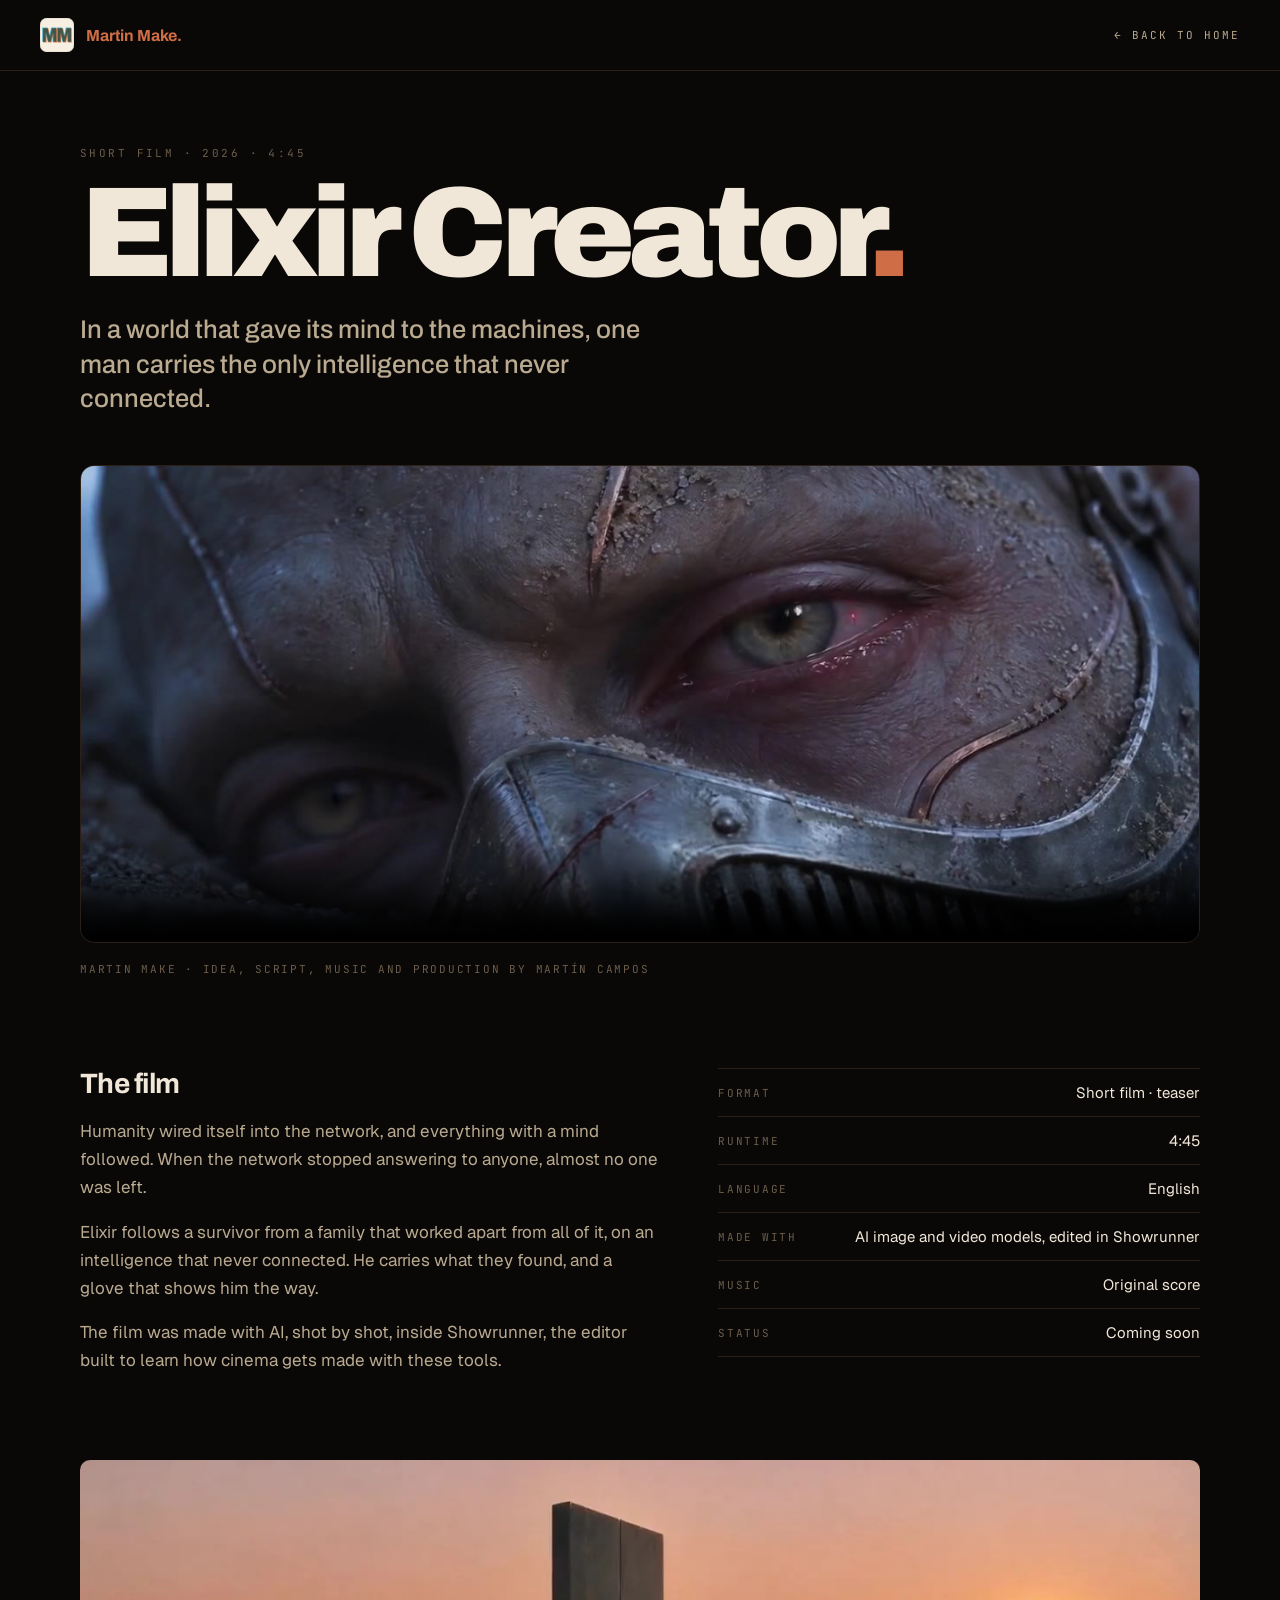
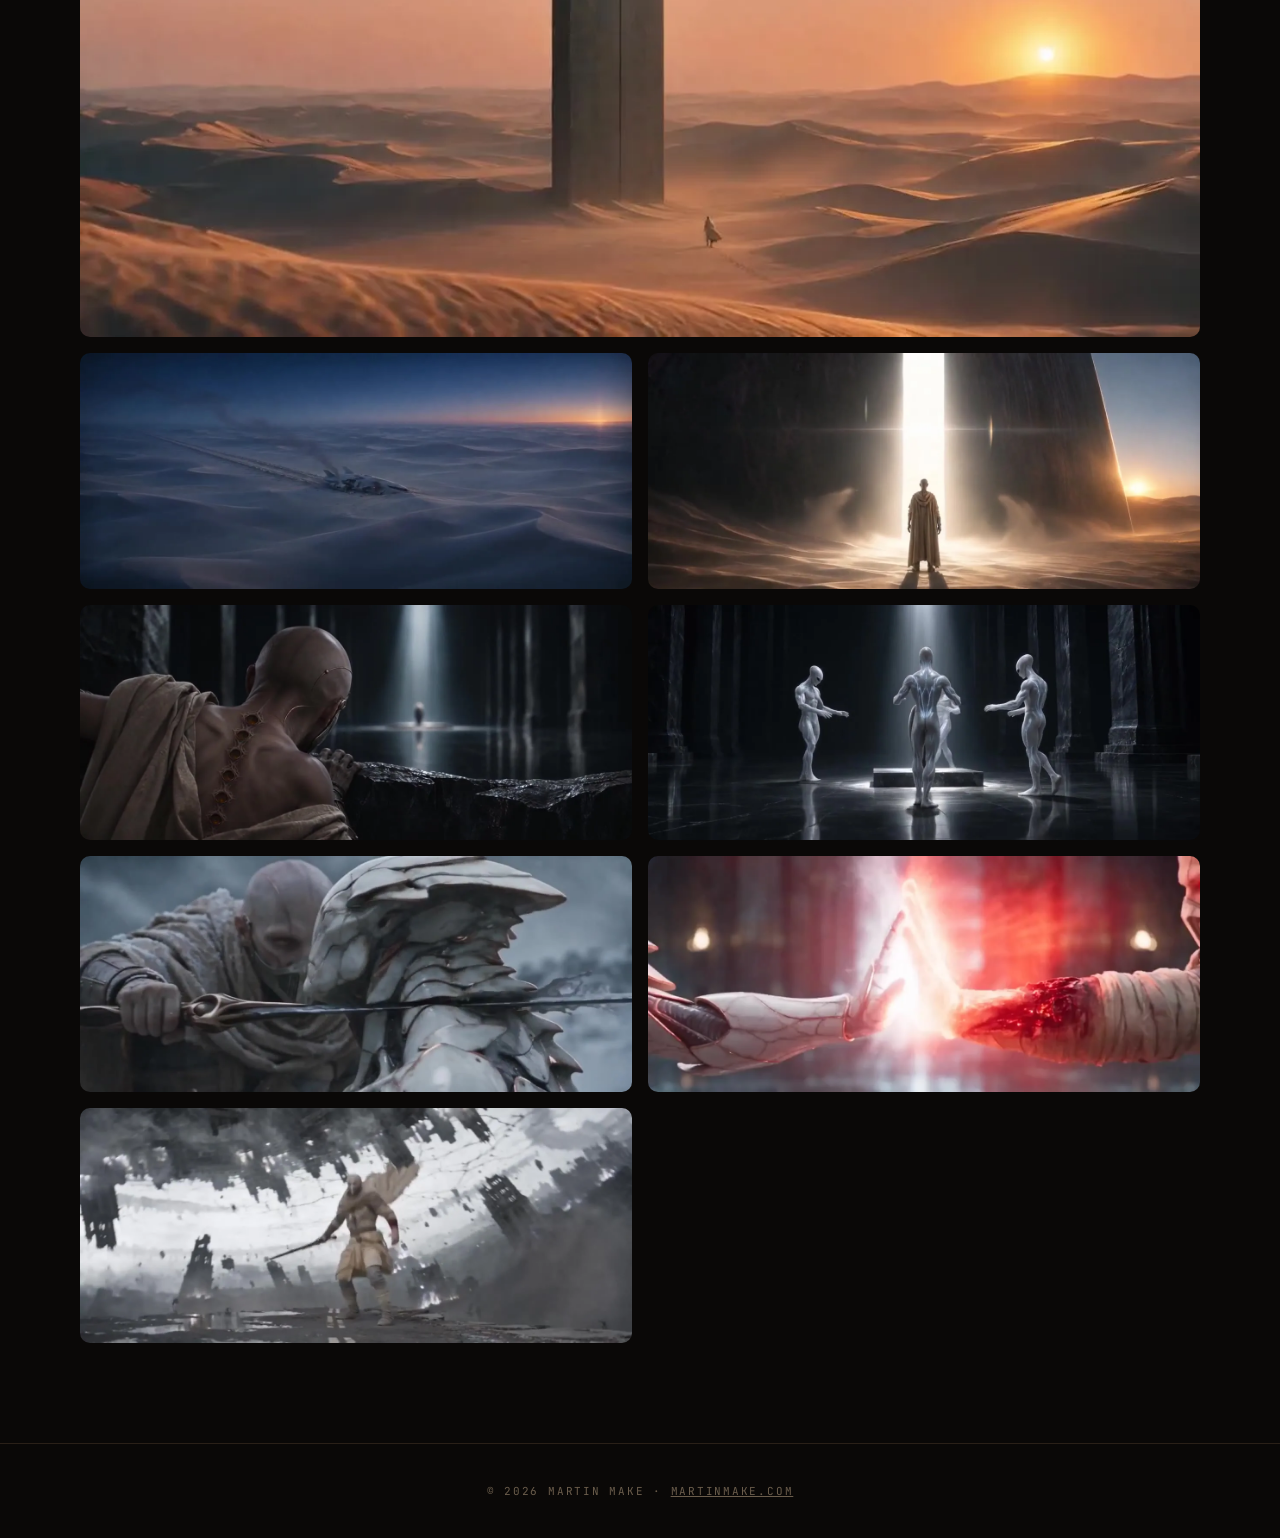
==== elixir/index.html @ a6d7f3b8 "feat: subpágina de Elixir y Showrunner en el menú - /elixir/: el film, descripción sin spoilers, fic" ====
<!DOCTYPE html>
<html lang="en">
<head>
<meta charset="utf-8">
<meta name="viewport" content="width=device-width, initial-scale=1">
<title>Elixir Creator — a sci-fi saga made with AI · Martin Make</title>
<meta name="description" content="Elixir Creator: a sci-fi short made with AI. Original idea, script, music and production by Martín Campos.">
<meta property="og:title" content="Elixir Creator · Martin Make">
<meta property="og:description" content="A sci-fi saga made with AI. Original idea, script, music and production by Martín Campos.">
<meta property="og:image" content="https://martinmake.com/media/elixir-poster.jpg">
<link rel="canonical" href="https://martinmake.com/elixir/">
<link rel="icon" type="image/svg+xml" href="../favicon.svg">
<link rel="icon" type="image/png" sizes="32x32" href="../favicon-32.png">
<link rel="apple-touch-icon" sizes="180x180" href="../apple-touch-icon.png">
<link rel="preconnect" href="https://fonts.googleapis.com">
<link href="https://fonts.googleapis.com/css2?family=Archivo:wght@500;700;900&family=Geist:wght@400;500&family=JetBrains+Mono:wght@400;600&display=swap" rel="stylesheet">
<style>
  :root { --bg:#0a0807; --fg:#f1e7d8; --fg-2:#b9aa90; --mute:#6b5d4c; --rule:#2a2018; --terra:#cf6e46; }
  * { box-sizing: border-box; margin: 0; padding: 0; }
  body { background: var(--bg); color: var(--fg); font-family: 'Geist', sans-serif; -webkit-font-smoothing: antialiased; }
  img, video { -webkit-user-drag: none; user-select: none; display: block; }
  a { color: inherit; }
  header { display: flex; justify-content: space-between; align-items: center; padding: 18px 40px; border-bottom: 1px solid var(--rule); }
  .brand { display: flex; align-items: center; gap: 12px; text-decoration: none; }
  .brand img { width: 34px; height: 34px; }
  .brand span { font-family: 'Archivo', sans-serif; font-weight: 700; color: var(--terra); }
  .back { font-family: 'JetBrains Mono', monospace; font-size: 11px; letter-spacing: 0.18em; text-transform: uppercase; color: var(--fg-2); text-decoration: none; }
  .back:hover { color: var(--fg); }
  main { max-width: 1200px; margin: 0 auto; padding: 70px 40px 100px; }
  .eyebrow { font-family: 'JetBrains Mono', monospace; font-size: 11px; letter-spacing: 0.22em; text-transform: uppercase; color: var(--mute); }
  h1 { font-family: 'Archivo', sans-serif; font-weight: 900; font-size: clamp(56px, 10vw, 140px); letter-spacing: -0.055em; line-height: 0.9; margin: 14px 0 22px; }
  h1 .dot { color: var(--terra); }
  .lede { font-family: 'Archivo', sans-serif; font-weight: 500; font-size: clamp(19px, 2vw, 26px); line-height: 1.35; color: var(--fg-2); max-width: 38ch; }
  .player { margin: 48px 0 14px; border-radius: 14px; overflow: hidden; border: 1px solid var(--rule); background: #000; aspect-ratio: 2200 / 940; }
  .player video { width: 100%; height: 100%; object-fit: contain; }
  .credit { font-family: 'JetBrains Mono', monospace; font-size: 11px; letter-spacing: 0.16em; text-transform: uppercase; color: var(--mute); }
  .about { display: grid; grid-template-columns: 1.2fr 1fr; gap: 60px; margin: 90px 0 70px; }
  .about h2 { font-family: 'Archivo', sans-serif; font-size: 28px; letter-spacing: -0.02em; margin-bottom: 18px; }
  .about p { font-size: 17px; line-height: 1.65; color: var(--fg-2); margin-bottom: 16px; }
  .facts { list-style: none; border-top: 1px solid var(--rule); }
  .facts li { display: flex; justify-content: space-between; gap: 20px; padding: 14px 0; border-bottom: 1px solid var(--rule); font-size: 15px; }
  .facts span { font-family: 'JetBrains Mono', monospace; font-size: 11px; letter-spacing: 0.16em; text-transform: uppercase; color: var(--mute); padding-top: 3px; }
  .stills { display: grid; grid-template-columns: repeat(2, 1fr); gap: 16px; }
  .stills img { width: 100%; height: auto; border-radius: 10px; aspect-ratio: 1280 / 546; object-fit: cover; }
  .stills img:first-child { grid-column: 1 / -1; }
  footer { text-align: center; padding: 40px; font-family: 'JetBrains Mono', monospace; font-size: 11px; letter-spacing: 0.16em; text-transform: uppercase; color: var(--mute); border-top: 1px solid var(--rule); }
  @media (max-width: 760px) {
    header { padding: 16px 18px; }
    main { padding: 44px 18px 70px; }
    .about { grid-template-columns: 1fr; gap: 36px; margin: 60px 0 50px; }
    .stills { grid-template-columns: 1fr; }
  }
</style>
</head>
<body>
<header>
  <a class="brand" href="../"><img src="../favicon.svg" alt=""><span>Martin Make.</span></a>
  <a class="back" href="../#elixir">← Back to home</a>
</header>

<main>
  <span class="eyebrow">Short film · 2026 · 4:45</span>
  <h1>Elixir Creator<span class="dot">.</span></h1>
  <p class="lede">In a world that gave its mind to the machines, one man carries the only intelligence that never connected.</p>

  <div class="player">
    <video controls playsinline preload="none" controlslist="nodownload noplaybackrate" disablepictureinpicture poster="../media/elixir-poster.jpg" src="https://d2ol7oe51mr4n9.cloudfront.net/user_3KwMePO098EjmQSQeNF9ziQoN4h/3f68f36e-6586-4e42-abe2-fcc43a85b643.mp4">
      Your browser can't play this video.
    </video>
  </div>
  <span class="credit">Martin Make · Idea, script, music and production by Martín Campos</span>

  <section class="about">
    <div>
      <h2>The film</h2>
      <p>Humanity wired itself into the network, and everything with a mind followed. When the network stopped answering to anyone, almost no one was left.</p>
      <p>Elixir follows a survivor from a family that worked apart from all of it, on an intelligence that never connected. He carries what they found, and a glove that shows him the way.</p>
      <p>The film was made with AI, shot by shot, inside Showrunner, the editor built to learn how cinema gets made with these tools.</p>
    </div>
    <ul class="facts">
      <li><span>Format</span>Short film · teaser</li>
      <li><span>Runtime</span>4:45</li>
      <li><span>Language</span>English</li>
      <li><span>Made with</span>AI image and video models, edited in Showrunner</li>
      <li><span>Music</span>Original score</li>
      <li><span>Status</span>Coming soon</li>
    </ul>
  </section>

  <div class="stills">
    <img src="stills/s2.webp" alt="A monolith in the desert at sunset" loading="lazy">
    <img src="stills/s1.webp" alt="A crashed ship in the dunes at dusk" loading="lazy">
    <img src="stills/s3.webp" alt="A figure before a door of light" loading="lazy">
    <img src="stills/s4.webp" alt="The survivor looking down into a hall" loading="lazy">
    <img src="stills/s5.webp" alt="Statues around a pedestal" loading="lazy">
    <img src="stills/s6.webp" alt="A fight in the snow" loading="lazy">
    <img src="stills/s7.webp" alt="Two hands meeting in red light" loading="lazy">
    <img src="stills/s8.webp" alt="A warrior in a broken floating world" loading="lazy">
  </div>
</main>

<footer>© 2026 Martin Make · <a href="../">martinmake.com</a></footer>

<script>
  document.addEventListener('contextmenu', e => { if (e.target.closest('img, video')) e.preventDefault(); });
  document.addEventListener('dragstart', e => { if (e.target.closest('img, video')) e.preventDefault(); });
</script>
</body>
</html>
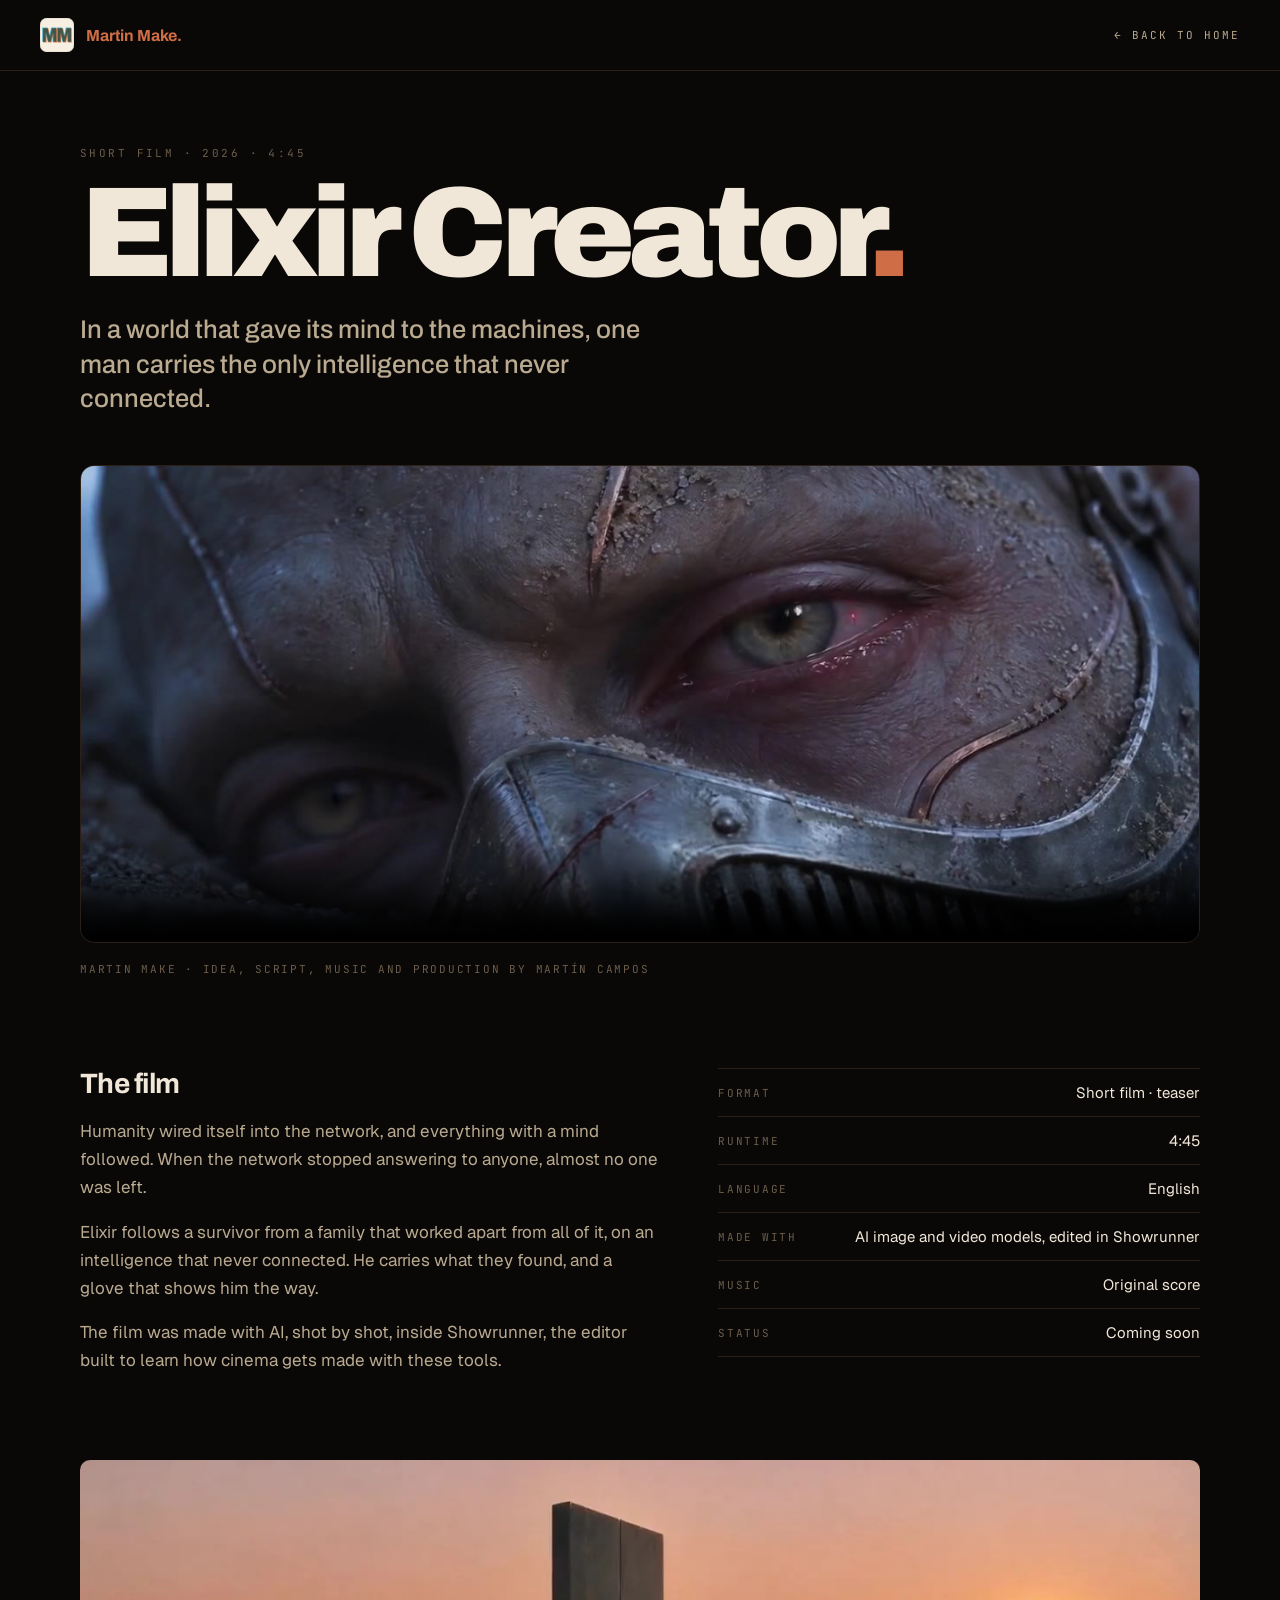
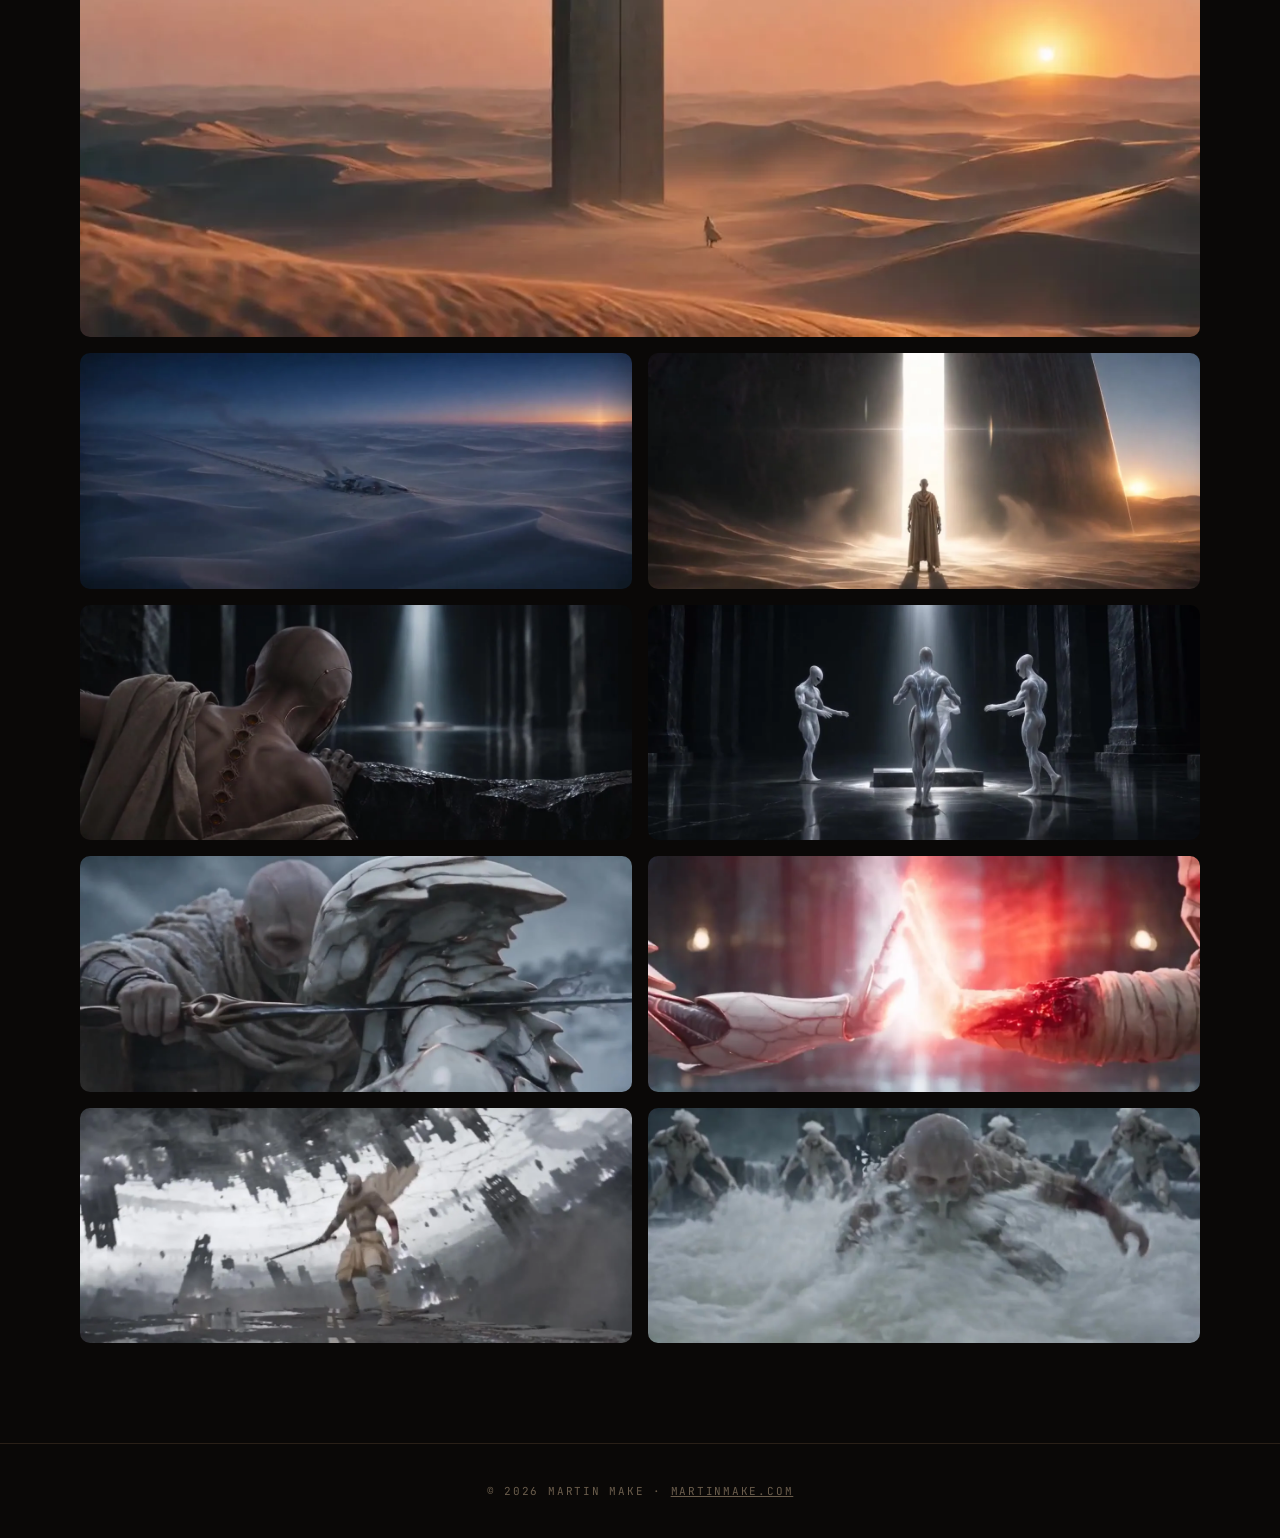
==== commit abbdef52: "feat: Elixir — noveno fotograma para cerrar la grilla Co-Authored-By: Claude Opus 5.5 <noreply@anthr" ====
--- a/elixir/index.html
+++ b/elixir/index.html
@@ -96,6 +96,7 @@
     <img src="stills/s6.webp" alt="A fight in the snow" loading="lazy">
     <img src="stills/s7.webp" alt="Two hands meeting in red light" loading="lazy">
     <img src="stills/s8.webp" alt="A warrior in a broken floating world" loading="lazy">
+    <img src="stills/s9.webp" alt="The survivor rising from the water, guardians behind him" loading="lazy">
   </div>
 </main>
 
